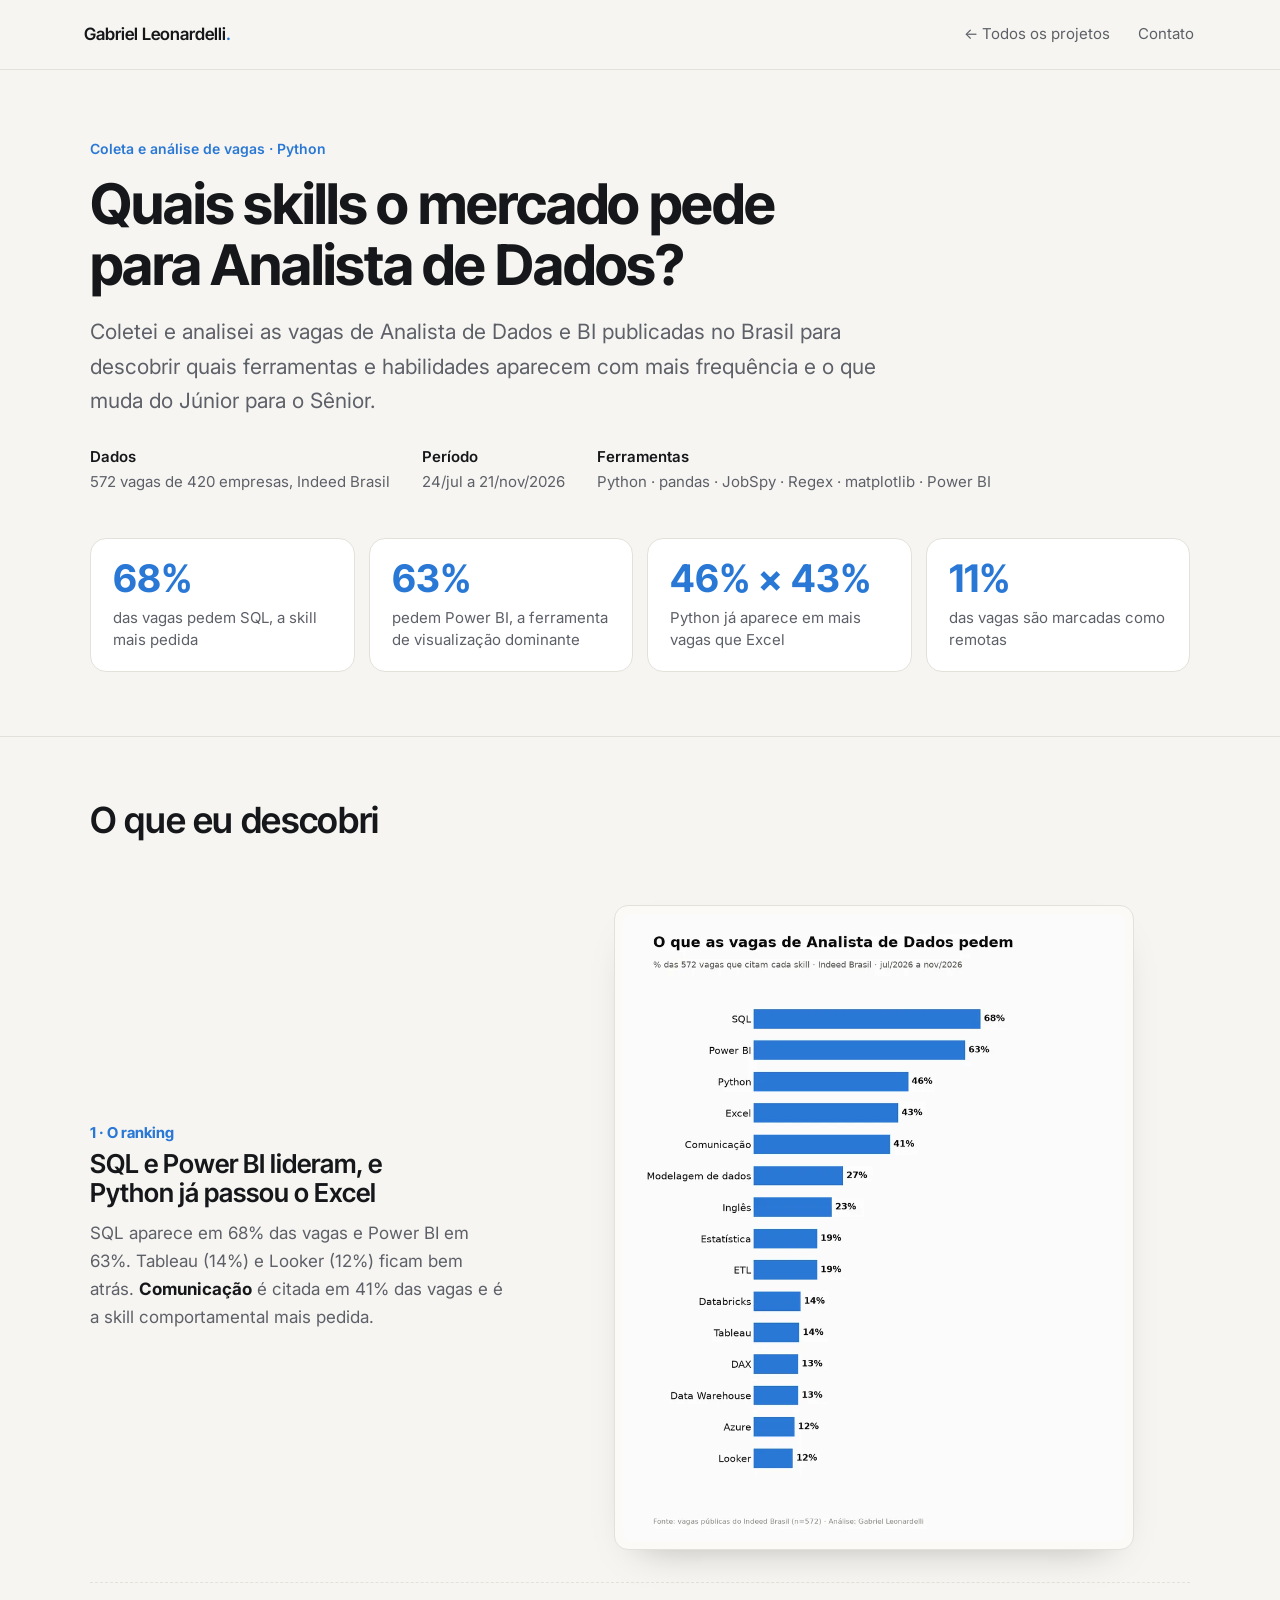
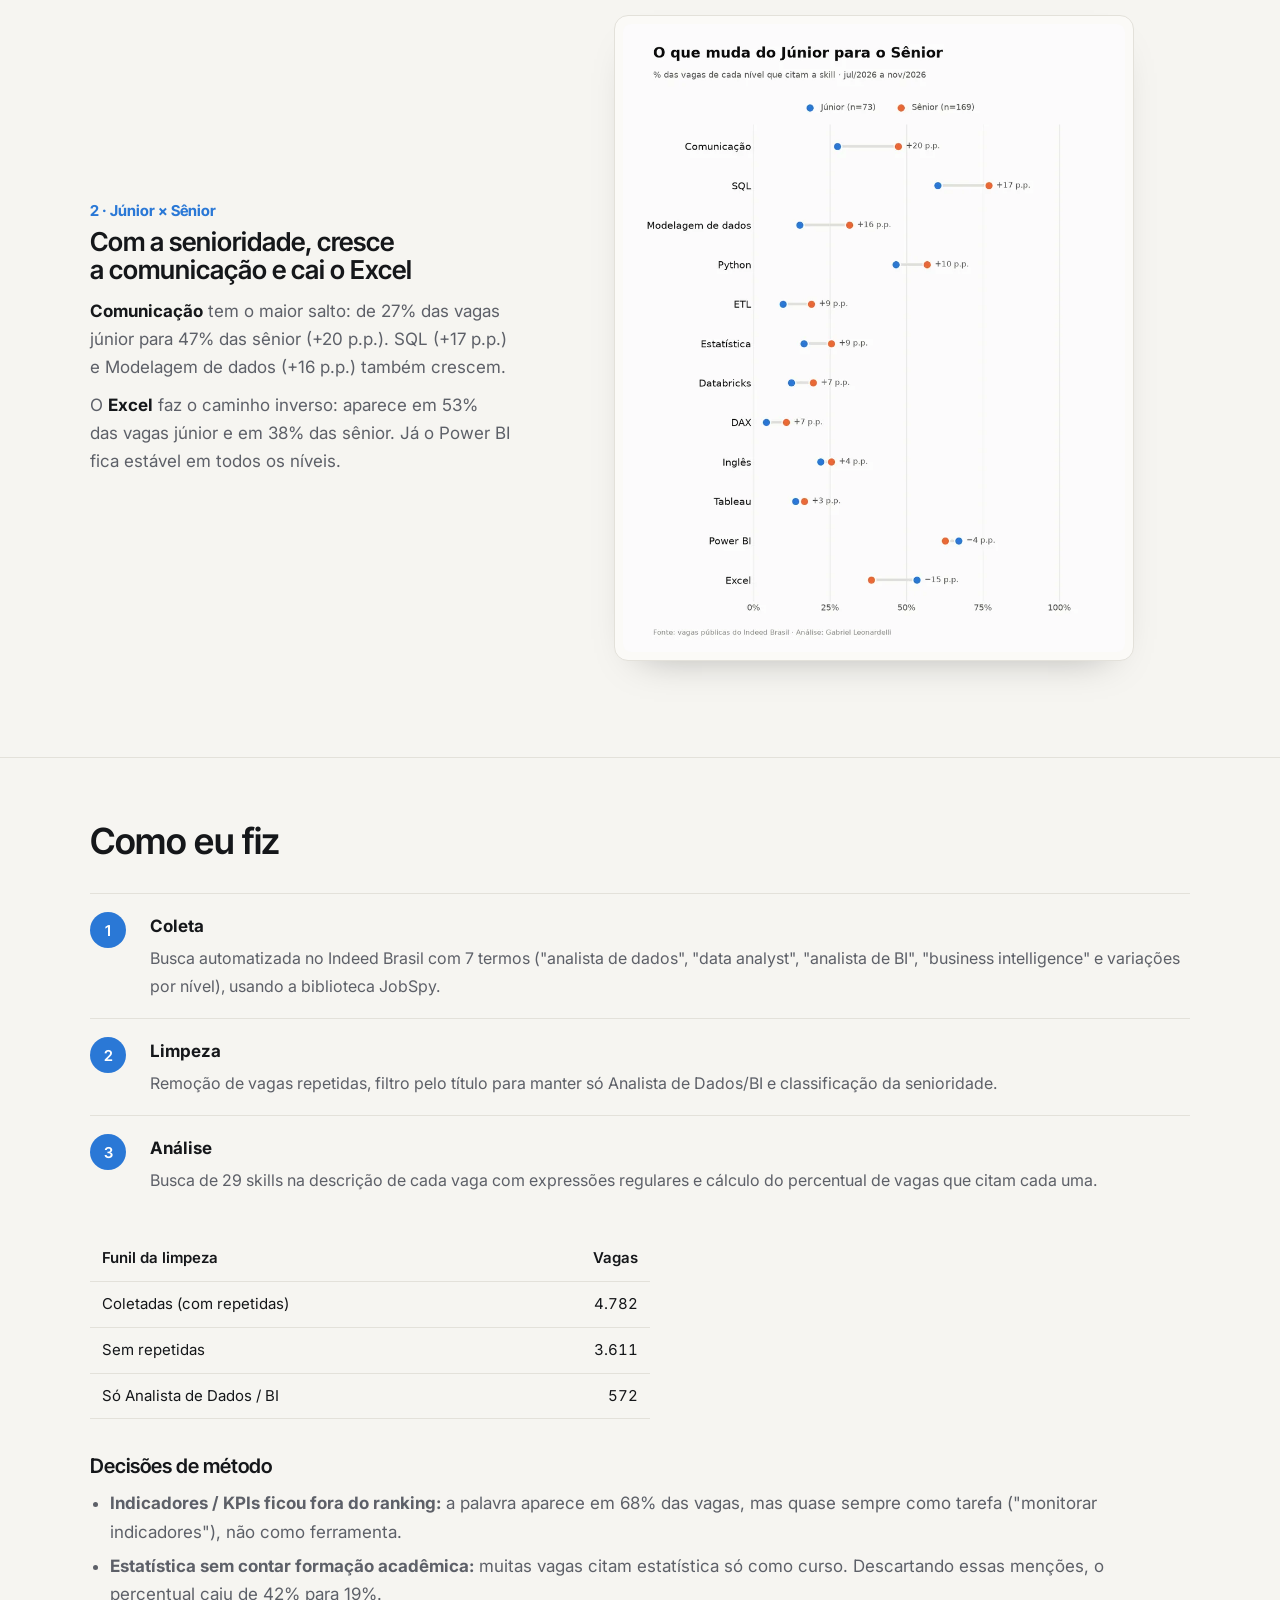
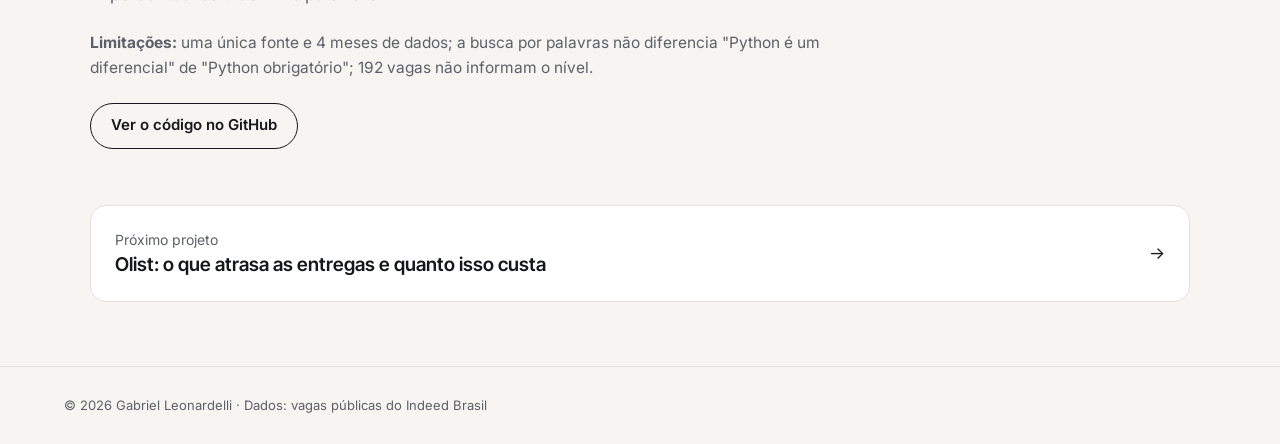
==== projetos/analista.html @ 83de5944 "Add files via upload" ====
<!DOCTYPE html>
<html lang="pt-BR">
<head>
<meta charset="utf-8">
<meta name="viewport" content="width=device-width, initial-scale=1">
<title>Skills do Analista de Dados · Gabriel Leonardelli</title>
<meta name="description" content="Análise de 572 vagas de Analista de Dados e BI no Brasil: as skills mais pedidas e o que muda do Júnior para o Sênior.">
<link rel="preconnect" href="https://fonts.googleapis.com"><link rel="preconnect" href="https://fonts.gstatic.com" crossorigin>
<link href="https://fonts.googleapis.com/css2?family=Inter+Tight:wght@500;600;700&family=Inter:wght@400;500;600&display=swap" rel="stylesheet">
<link rel="stylesheet" href="../projeto.css">
</head>
<body style="--c:var(--blue)">

<nav><div class="wrap">
 <a class="brand" href="../index.html">Gabriel Leonardelli<span>.</span></a>
 <a class="l" href="../index.html#projetos">← Todos os projetos</a>
 <a class="l" href="../index.html#contato">Contato</a>
</div></nav>

<header class="band"><div class="wrap">
 <span class="tag">Coleta e análise de vagas · Python</span>
 <h1>Quais skills o mercado pede para Analista de Dados?</h1>
 <p class="lede">Coletei e analisei as vagas de Analista de Dados e BI publicadas no Brasil para descobrir quais ferramentas e habilidades aparecem com mais frequência e o que muda do Júnior para o Sênior.</p>
 <div class="meta">
  <div><b>Dados</b>572 vagas de 420 empresas, Indeed Brasil</div>
  <div><b>Período</b>24/jul a 21/nov/2026</div>
  <div><b>Ferramentas</b>Python · pandas · JobSpy · Regex · matplotlib · Power BI</div>
 </div>
 <div class="kpis">
  <div class="kpi"><b>68%</b><span>das vagas pedem SQL, a skill mais pedida</span></div>
  <div class="kpi"><b>63%</b><span>pedem Power BI, a ferramenta de visualização dominante</span></div>
  <div class="kpi"><b>46% × 43%</b><span>Python já aparece em mais vagas que Excel</span></div>
  <div class="kpi"><b>11%</b><span>das vagas são marcadas como remotas</span></div>
 </div>
</div></header>

<main>
<section class="band sec"><div class="wrap">
 <h2>O que eu descobri</h2>

 <div class="finding">
  <div>
   <p class="n">1 · O ranking</p>
   <h3>SQL e Power BI lideram, e Python já passou o Excel</h3>
   <p>SQL aparece em 68% das vagas e Power BI em 63%. Tableau (14%) e Looker (12%) ficam bem atrás. <strong>Comunicação</strong> é citada em 41% das vagas e é a skill comportamental mais pedida.</p>
  </div>
  <figure class="shot portrait"><img src="../img/analista-top-skills.webp" width="900" height="1125" alt="Gráfico de barras com as 15 skills mais pedidas em vagas de Analista de Dados, liderado por SQL (68%) e Power BI (63%)."></figure>
 </div>

 <div class="finding">
  <div>
   <p class="n">2 · Júnior × Sênior</p>
   <h3>Com a senioridade, cresce a comunicação e cai o Excel</h3>
   <p><strong>Comunicação</strong> tem o maior salto: de 27% das vagas júnior para 47% das sênior (+20 p.p.). SQL (+17 p.p.) e Modelagem de dados (+16 p.p.) também crescem.</p>
   <p style="margin-top:10px">O <strong>Excel</strong> faz o caminho inverso: aparece em 53% das vagas júnior e em 38% das sênior. Já o Power BI fica estável em todos os níveis.</p>
  </div>
  <figure class="shot portrait"><img src="../img/analista-junior-senior.webp" width="900" height="1125" alt="Gráfico comparando o percentual de vagas Júnior e Sênior que citam cada skill."></figure>
 </div>
</div></section>

<section class="band sec"><div class="wrap">
 <h2>Como eu fiz</h2>
 <ol class="steps">
  <li><div><b>Coleta</b><span>Busca automatizada no Indeed Brasil com 7 termos ("analista de dados", "data analyst", "analista de BI", "business intelligence" e variações por nível), usando a biblioteca JobSpy.</span></div></li>
  <li><div><b>Limpeza</b><span>Remoção de vagas repetidas, filtro pelo título para manter só Analista de Dados/BI e classificação da senioridade.</span></div></li>
  <li><div><b>Análise</b><span>Busca de 29 skills na descrição de cada vaga com expressões regulares e cálculo do percentual de vagas que citam cada uma.</span></div></li>
 </ol>

 <div class="scroll" style="margin-top:24px;max-width:560px">
  <table>
   <thead><tr><th>Funil da limpeza</th><th class="r">Vagas</th></tr></thead>
   <tbody>
    <tr><td>Coletadas (com repetidas)</td><td class="r">4.782</td></tr>
    <tr><td>Sem repetidas</td><td class="r">3.611</td></tr>
    <tr><td>Só Analista de Dados / BI</td><td class="r">572</td></tr>
   </tbody>
  </table>
 </div>

 <h3 style="margin-top:36px;margin-bottom:12px">Decisões de método</h3>
 <ul class="plain">
  <li><strong>Indicadores / KPIs ficou fora do ranking:</strong> a palavra aparece em 68% das vagas, mas quase sempre como tarefa ("monitorar indicadores"), não como ferramenta.</li>
  <li><strong>Estatística sem contar formação acadêmica:</strong> muitas vagas citam estatística só como curso. Descartando essas menções, o percentual caiu de 42% para 19%.</li>
 </ul>
 <p class="note"><strong>Limitações:</strong> uma única fonte e 4 meses de dados; a busca por palavras não diferencia "Python é um diferencial" de "Python obrigatório"; 192 vagas não informam o nível.</p>

 <div class="cta">
  <a class="btn" href="https://github.com/GabrielLeo12/skills-analista-dados" target="_blank" rel="noopener">Ver o código no GitHub</a>
 </div>

 <a class="next" href="olist.html"><span><small>Próximo projeto</small><b>Olist: o que atrasa as entregas e quanto isso custa</b></span><span aria-hidden="true">→</span></a>
</div></section>
</main>

<footer><div class="wrap">© 2026 Gabriel Leonardelli · Dados: vagas públicas do Indeed Brasil</div></footer>
</body>
</html>
---- projeto.css ----
/* Páginas de projeto: mesma identidade da página inicial (papel quente, tinta escura, azul/laranja/verde, Inter Tight + Inter). */
:root{color-scheme:light dark;
--bg:light-dark(#f6f5f1,#111315);--panel:light-dark(#ffffff,#1a1d20);--ink:light-dark(#15171a,#eceae4);
--muted:light-dark(#5d6068,#a3a6ad);--line:light-dark(#e3e1da,#2a2e33);--track:light-dark(#edebe5,#24282c);
--blue:light-dark(#2a78d6,#5b9bf0);--orange:light-dark(#e2622f,#f08a5d);--green:light-dark(#1a9f6e,#3cc492)}
:root[data-theme=light]{color-scheme:light}:root[data-theme=dark]{color-scheme:dark}
*{box-sizing:border-box;min-width:0}
html{scroll-behavior:smooth;scroll-padding-top:72px}
body{margin:0;background:var(--bg);color:var(--ink);font:17px/1.65 Inter,system-ui,sans-serif;overflow-x:clip}
a{color:inherit}
h1,h2,h3{font-family:"Inter Tight",Inter,sans-serif;line-height:1.1;text-wrap:balance;margin:0}
h1{font-size:clamp(34px,5vw,56px);font-weight:700;letter-spacing:-.02em}
h2{font-size:clamp(26px,3.2vw,36px);font-weight:600;letter-spacing:-.01em}
h3{font-size:20px;font-weight:600}
p{margin:0}
.wrap{max-width:1100px;margin:0 auto}
.band{padding:clamp(36px,5vw,72px) max(5vw,16px)}
nav{position:sticky;top:0;z-index:10;background:color-mix(in srgb,var(--bg) 88%,transparent);backdrop-filter:blur(10px);border-bottom:1px solid var(--line)}
nav .wrap{max-width:1240px;display:flex;align-items:center;gap:8px 24px;flex-wrap:wrap;padding:12px max(5vw,16px)}
.brand{font:600 17px "Inter Tight",sans-serif;text-decoration:none;margin-right:auto}
.brand span{color:var(--blue)}
nav a.l{text-decoration:none;color:var(--muted);font-size:15px;padding:10px 2px}
nav a.l:hover{color:var(--ink)}
a:focus-visible,.btn:focus-visible{outline:3px solid var(--blue);outline-offset:3px}
/* cabeçalho */
.tag{display:inline-block;font-size:14px;font-weight:600;color:var(--c);margin-bottom:14px}
.lede{font-size:clamp(18px,1.8vw,21px);color:var(--muted);margin-top:18px;max-width:40em}
.meta{display:flex;flex-wrap:wrap;gap:10px 32px;margin-top:26px;font-size:15px;color:var(--muted)}
.meta b{display:block;color:var(--ink);font-weight:600}
.kpis{display:grid;grid-template-columns:repeat(auto-fit,minmax(200px,1fr));gap:14px;margin-top:clamp(28px,4vw,44px)}
.kpi{background:var(--panel);border:1px solid var(--line);border-radius:16px;padding:20px 22px}
.kpi b{display:block;font:700 clamp(28px,3vw,38px)/1 "Inter Tight",sans-serif;color:var(--c);white-space:nowrap}
.kpi span{display:block;font-size:15px;color:var(--muted);margin-top:10px;line-height:1.45}
/* corpo */
.sec{border-top:1px solid var(--line)}
.sec>.wrap>h2{margin-bottom:clamp(20px,3vw,32px)}
.finding{display:grid;grid-template-columns:minmax(0,.8fr) minmax(0,1.2fr);gap:clamp(24px,4vw,48px);align-items:center;padding:clamp(20px,3vw,32px) 0}
.finding+.finding{border-top:1px dashed var(--line)}
.finding .n{font:700 15px "Inter Tight",sans-serif;color:var(--c);margin-bottom:8px}
.finding h3{font-size:clamp(21px,2.2vw,26px);margin-bottom:12px}
.finding p{color:var(--muted)}
.finding p strong{color:var(--ink)}
.finding.solo{grid-template-columns:minmax(0,1fr)}
.shot{margin:0;background:#fbfaf7;border:1px solid var(--line);border-radius:14px;padding:8px;box-shadow:0 18px 40px -26px rgba(0,0,0,.35)}
.shot img{display:block;width:100%;height:auto;border-radius:8px}
.shot.portrait{max-width:520px;justify-self:center;width:100%}
.pair{display:grid;grid-template-columns:repeat(2,minmax(0,1fr));gap:14px}
.list{display:grid;grid-template-columns:repeat(auto-fit,minmax(280px,1fr));gap:14px}
.item{background:var(--panel);border:1px solid var(--line);border-radius:14px;padding:20px 22px}
.item h3{font-size:18px;margin-bottom:8px}
.item p{font-size:15.5px;color:var(--muted)}
.item .k{font:700 14px "Inter Tight",sans-serif;color:var(--c);display:block;margin-bottom:6px}
.steps{display:grid;gap:0;counter-reset:s}
.steps li{list-style:none;display:grid;grid-template-columns:44px minmax(0,1fr);gap:16px;padding:18px 0;border-top:1px solid var(--line)}
.steps li::before{counter-increment:s;content:counter(s);display:grid;place-items:center;width:36px;height:36px;border-radius:50%;background:var(--c);color:#fff;font:600 15px "Inter Tight",sans-serif}
.steps{padding:0;margin:0}
.steps b{display:block;margin-bottom:4px}
.steps span{color:var(--muted);font-size:16px}
.note{font-size:15.5px;color:var(--muted);margin-top:22px;max-width:52em}
ul.plain{margin:0;padding-left:20px;color:var(--muted)}
ul.plain li{margin:6px 0}
table{width:100%;border-collapse:collapse;font-size:15px}
th,td{text-align:left;padding:10px 12px;border-bottom:1px solid var(--line)}
th{font-weight:600}
td.r,th.r{text-align:right;font-variant-numeric:tabular-nums;white-space:nowrap}
.scroll{overflow-x:auto}
/* rodapé do projeto */
.cta{display:flex;flex-wrap:wrap;gap:12px;margin-top:22px}
.btn{display:inline-flex;align-items:center;gap:8px;min-height:46px;padding:0 20px;border-radius:999px;font-weight:600;font-size:15px;text-decoration:none;border:1.5px solid var(--ink)}
.btn.p{background:var(--ink);color:var(--bg)}
.btn svg{width:18px;height:18px}
.next{display:flex;justify-content:space-between;align-items:center;gap:16px;flex-wrap:wrap;margin-top:clamp(32px,5vw,56px);padding:22px 24px;border:1px solid var(--line);border-radius:16px;background:var(--panel);text-decoration:none}
.next small{display:block;color:var(--muted);font-size:14px}
.next b{font:600 19px "Inter Tight",sans-serif}
.next:hover{border-color:var(--ink)}
footer{padding:28px max(5vw,16px);border-top:1px solid var(--line);font-size:13px;color:var(--muted)}
footer .wrap{max-width:1240px}
@media(max-width:820px){.finding{grid-template-columns:minmax(0,1fr)}.finding .shot{order:2}}
@media(max-width:560px){.pair{grid-template-columns:minmax(0,1fr)}.kpis{grid-template-columns:minmax(0,1fr) minmax(0,1fr)}.kpi{padding:16px}.kpi b{font-size:26px;white-space:normal}body{font-size:16px}}
@media(prefers-reduced-motion:reduce){html{scroll-behavior:auto}}
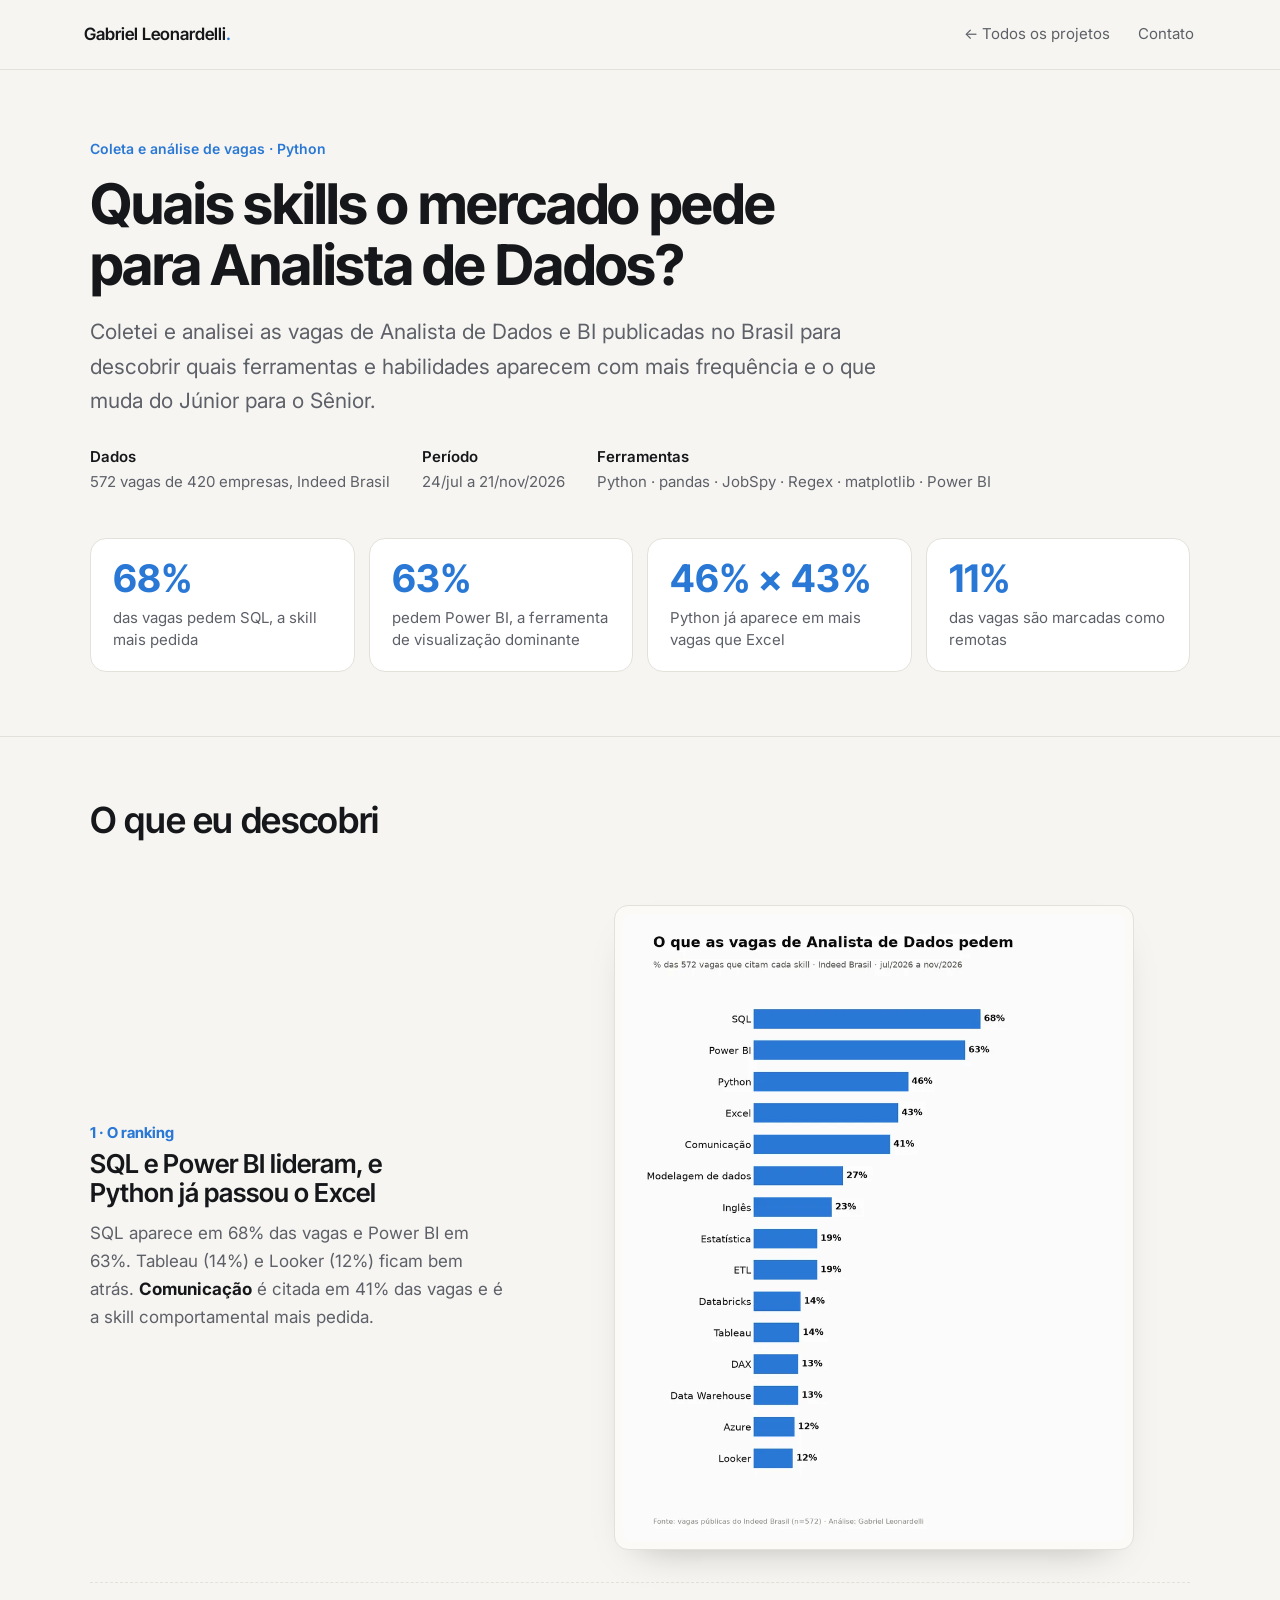
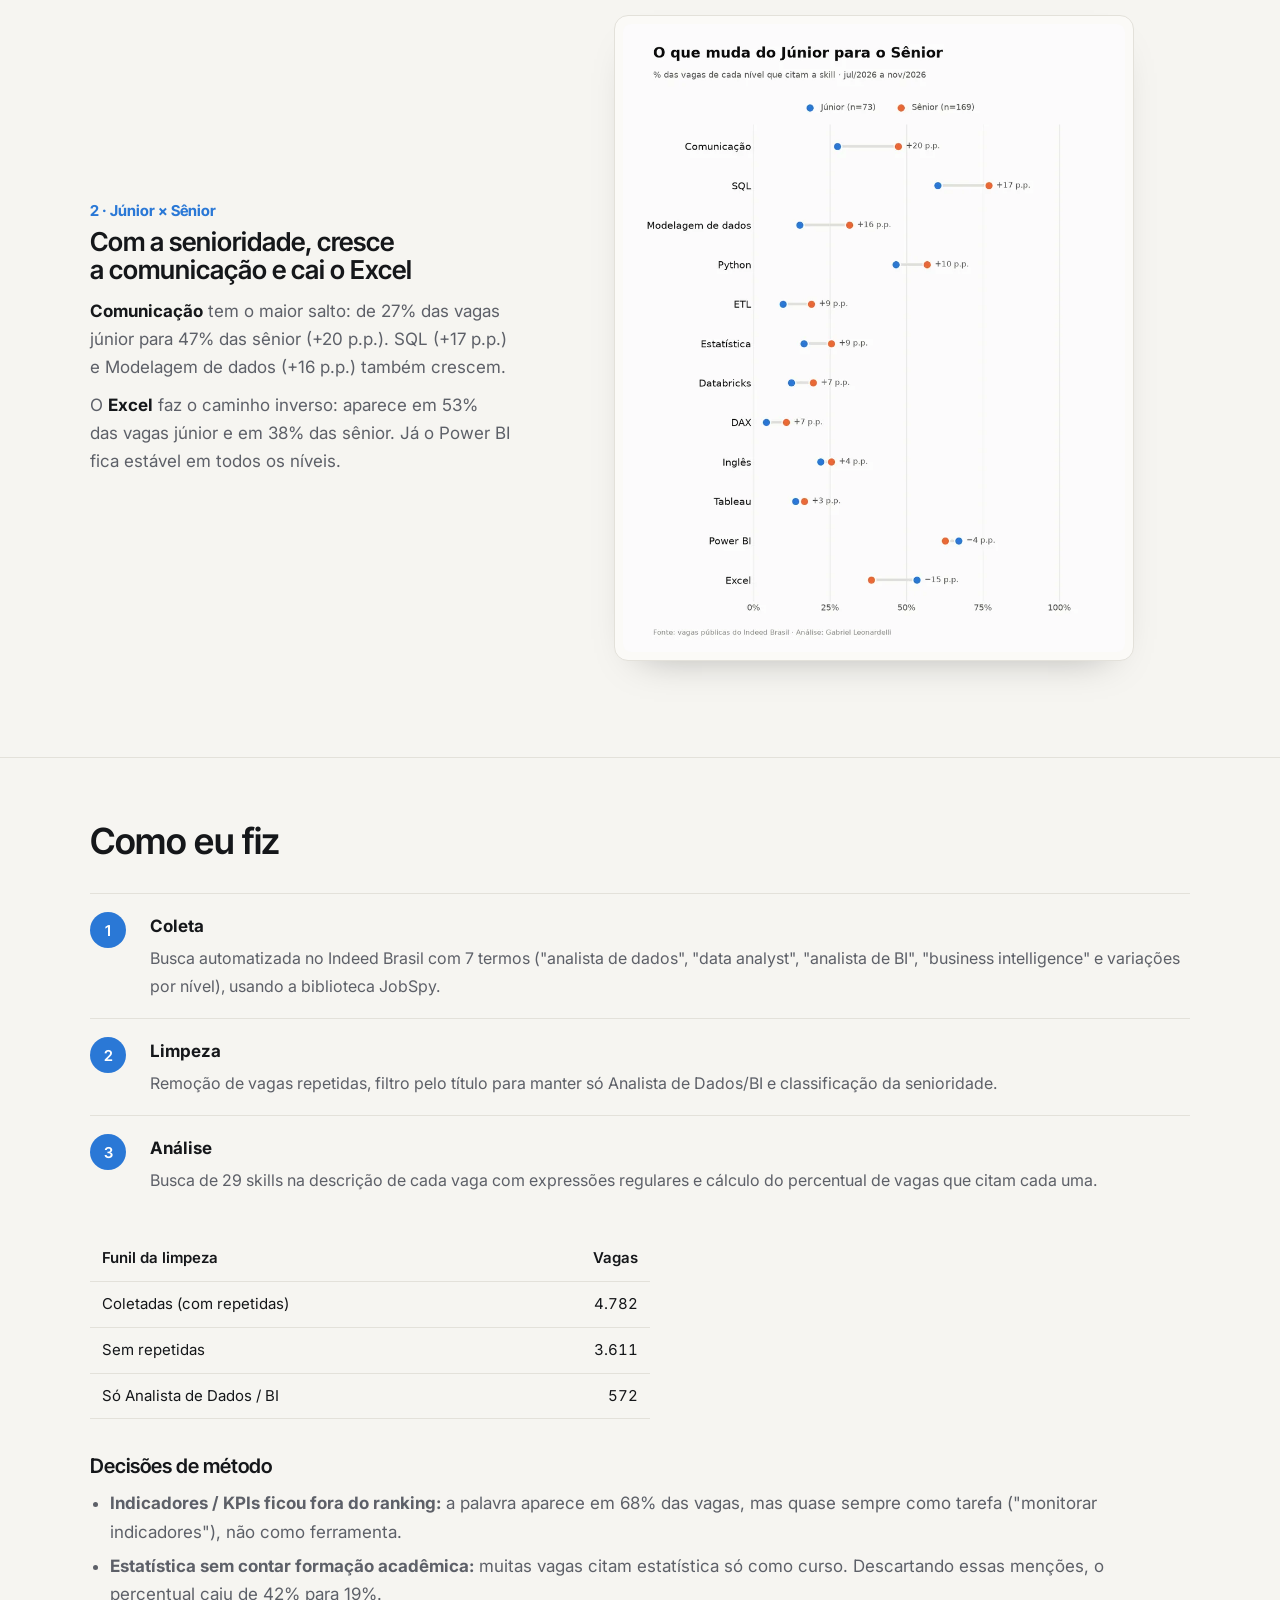
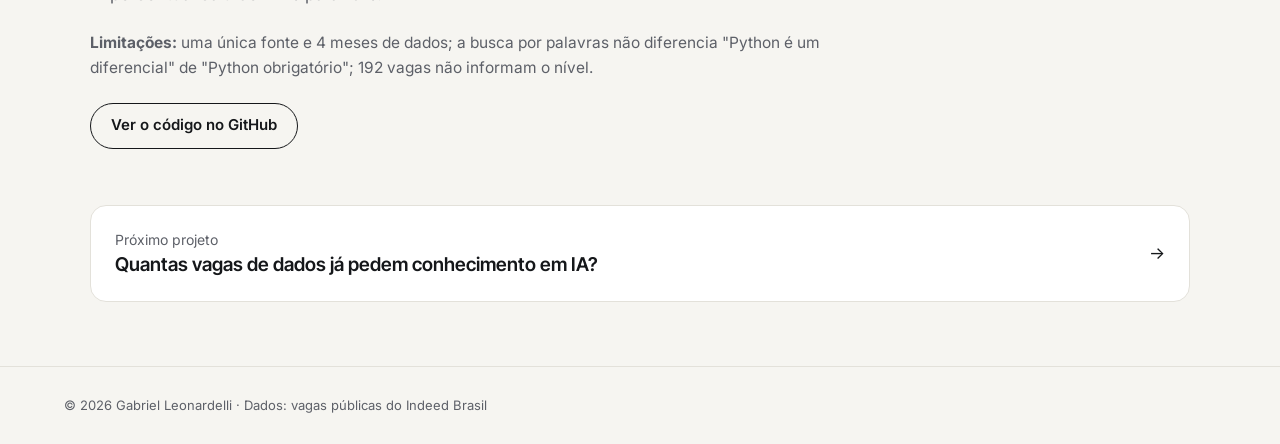
==== commit 046e2af2: "Add files via upload" ====
--- a/projetos/analista.html
+++ b/projetos/analista.html
@@ -88,7 +88,7 @@
   <a class="btn" href="https://github.com/GabrielLeo12/skills-analista-dados" target="_blank" rel="noopener">Ver o código no GitHub</a>
  </div>
 
- <a class="next" href="olist.html"><span><small>Próximo projeto</small><b>Olist: o que atrasa as entregas e quanto isso custa</b></span><span aria-hidden="true">→</span></a>
+ <a class="next" href="ia.html"><span><small>Próximo projeto</small><b>Quantas vagas de dados já pedem conhecimento em IA?</b></span><span aria-hidden="true">→</span></a>
 </div></section>
 </main>
 
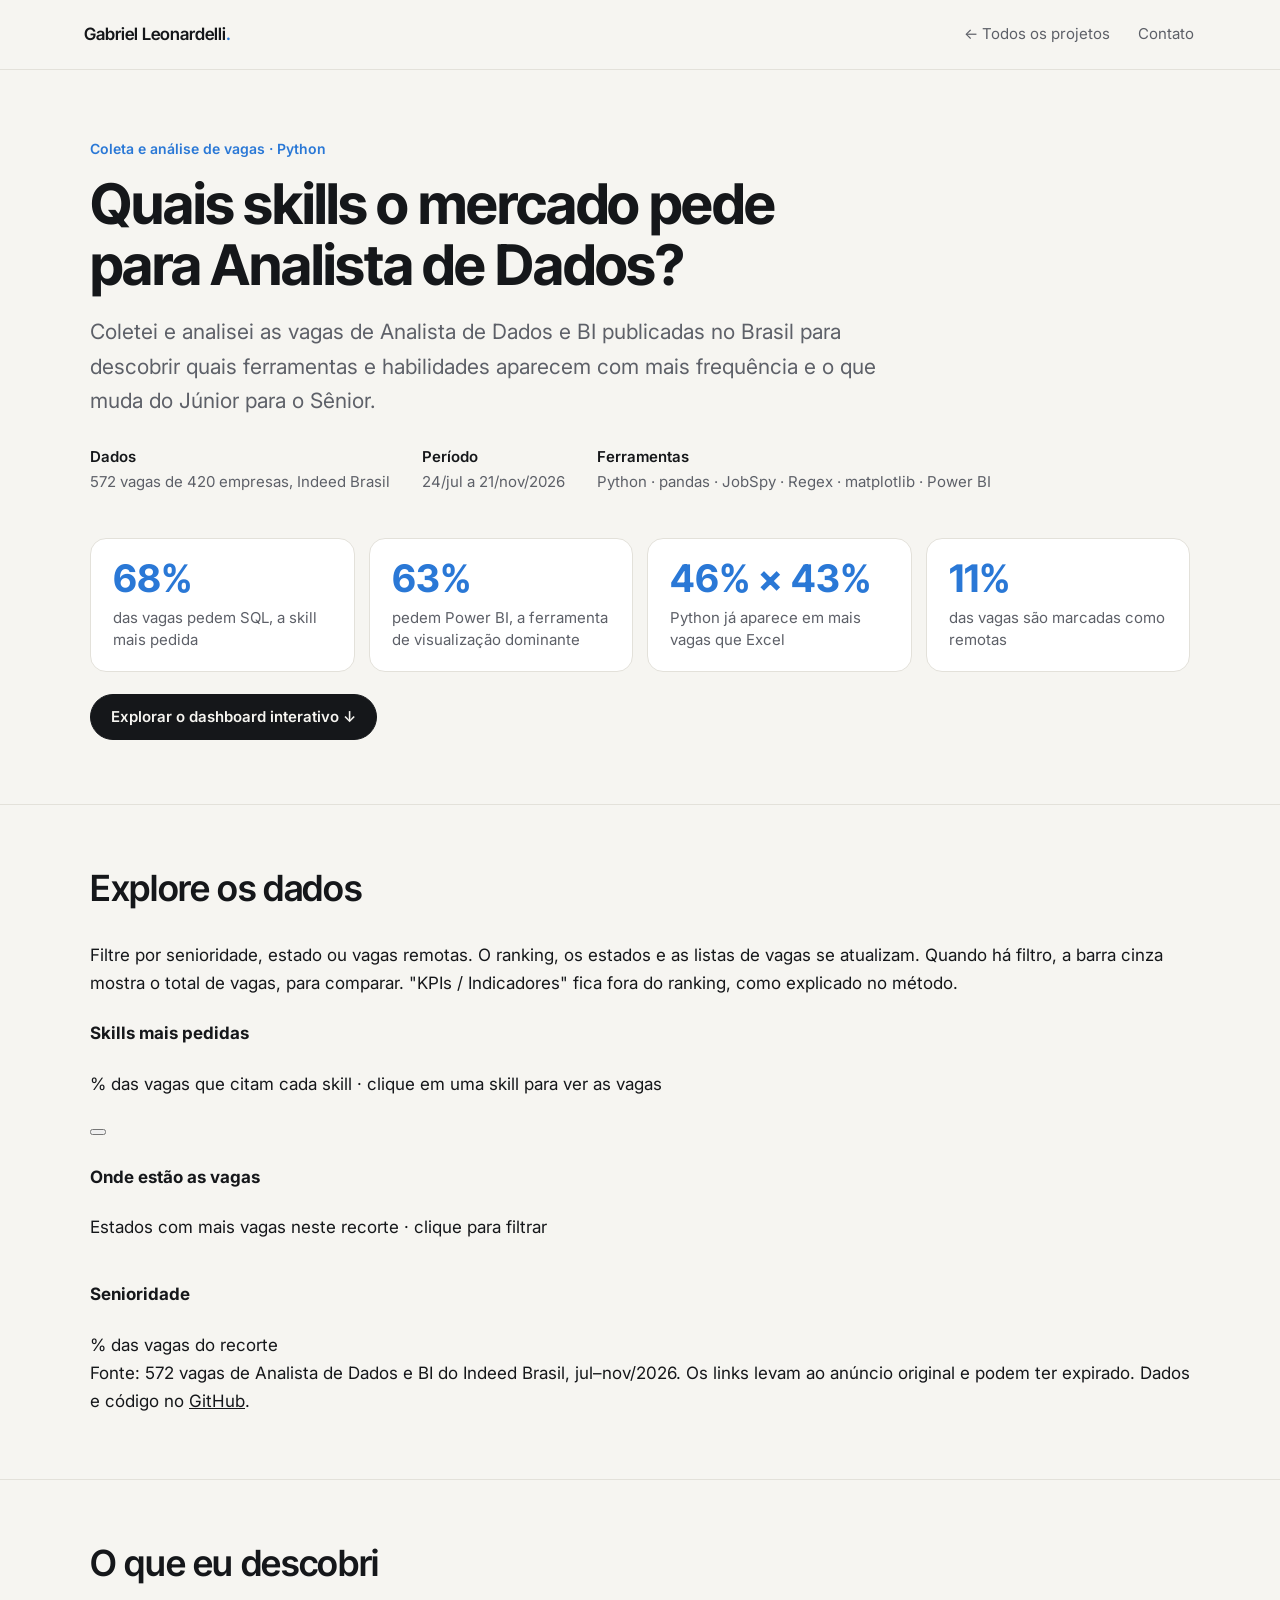
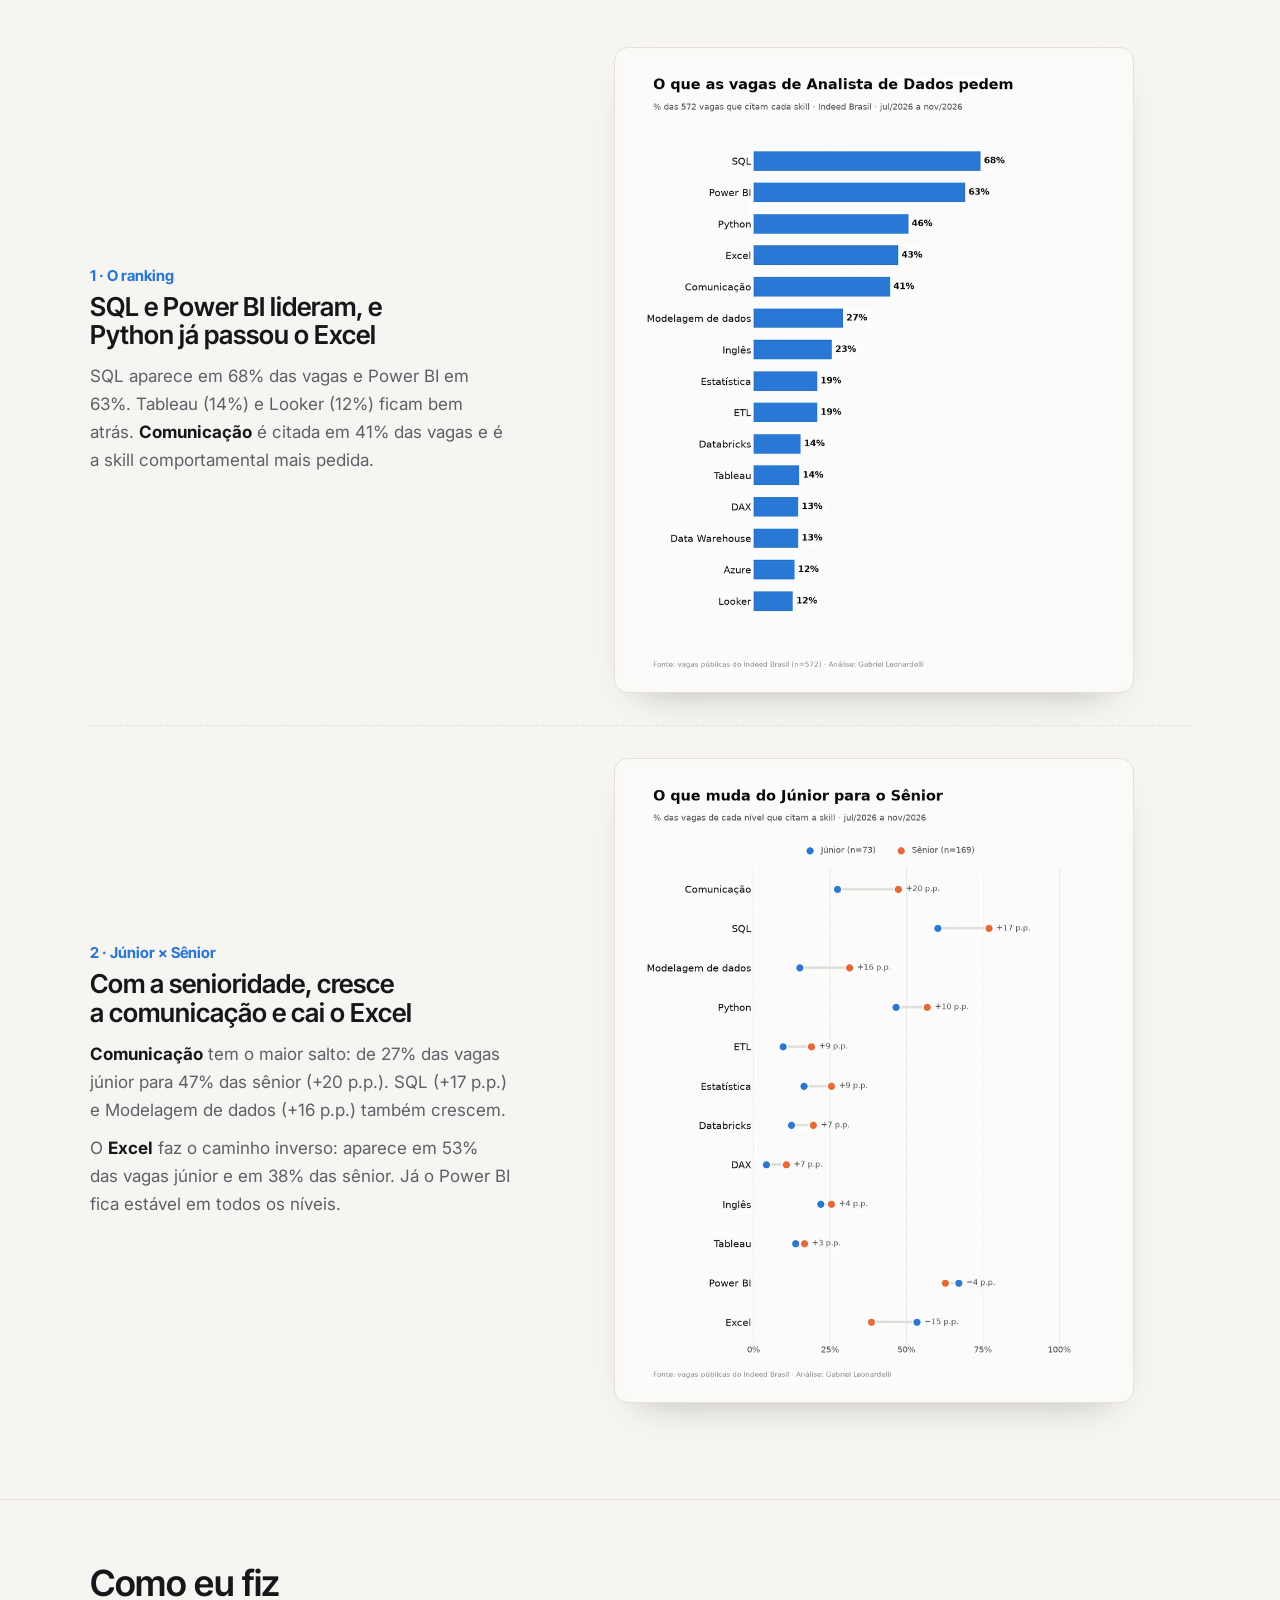
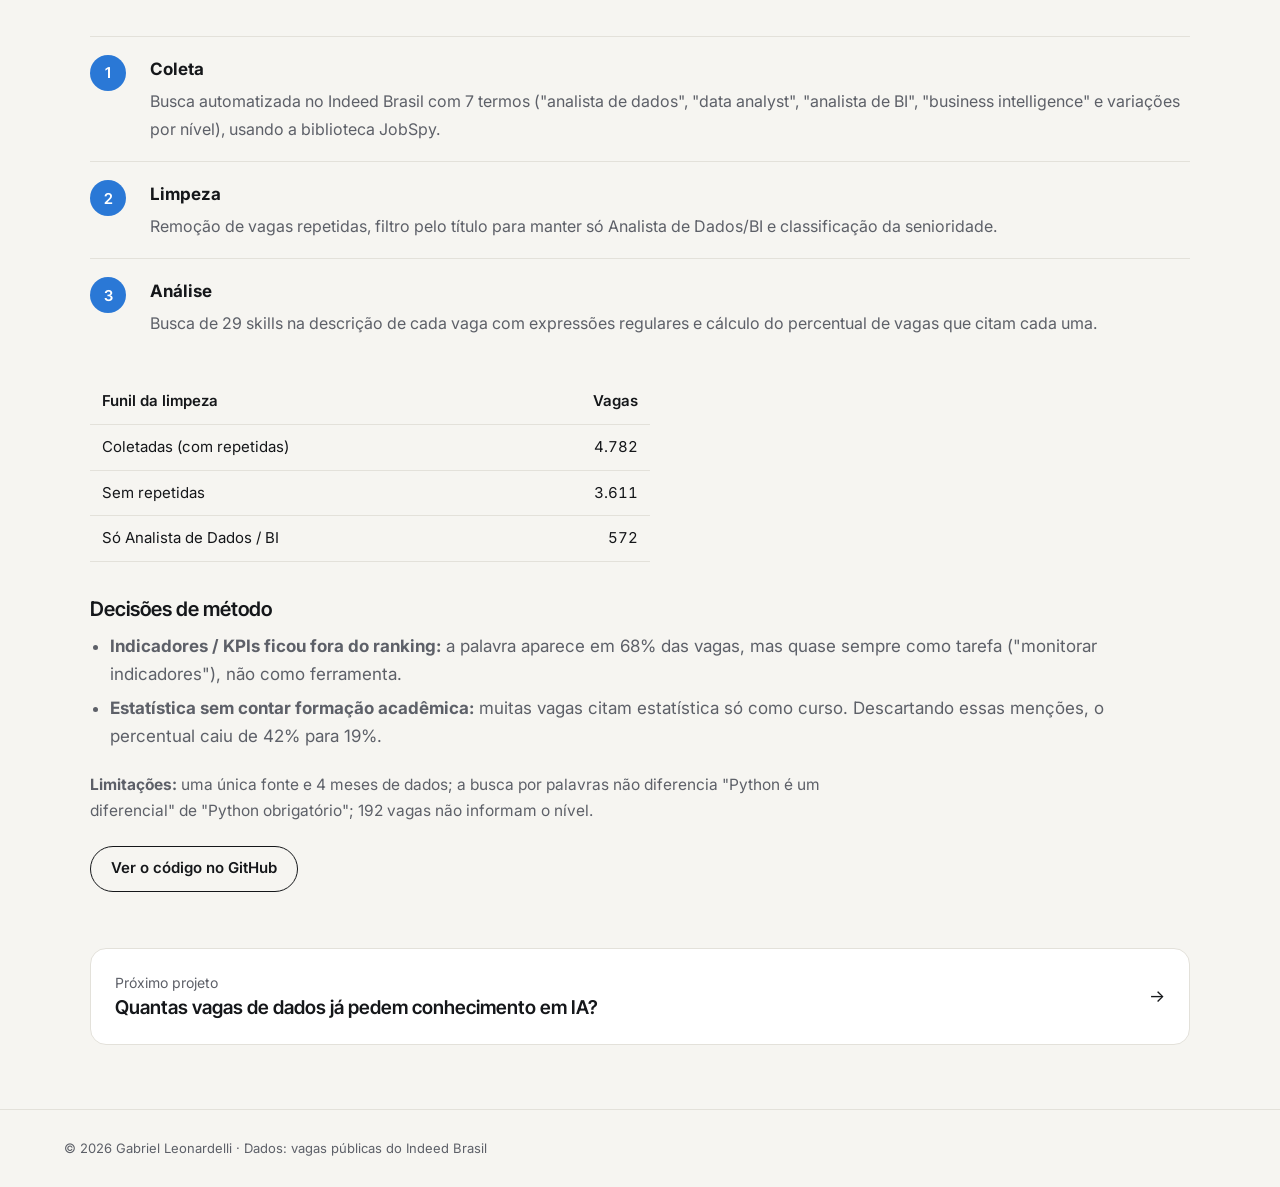
==== commit d2d5e35a: "Add files via upload" ====
--- a/projetos/analista.html
+++ b/projetos/analista.html
@@ -32,9 +32,30 @@
   <div class="kpi"><b>46% × 43%</b><span>Python já aparece em mais vagas que Excel</span></div>
   <div class="kpi"><b>11%</b><span>das vagas são marcadas como remotas</span></div>
  </div>
+ <div class="cta"><a class="btn p" href="#explorar">Explorar o dashboard interativo ↓</a></div>
 </div></header>
 
 <main>
+<section class="band sec" id="explorar"><div class="wrap">
+ <h2>Explore os dados</h2>
+ <div class="dash" id="dash">
+  <p class="lead">Filtre por senioridade, estado ou vagas remotas. O ranking, os estados e as listas de vagas se atualizam. Quando há filtro, a barra cinza mostra o total de vagas, para comparar. "KPIs / Indicadores" fica fora do ranking, como explicado no método.</p>
+  <div class="filters" id="va-filtros"></div>
+  <div class="tiles" id="va-tiles"></div>
+  <div class="dgrid">
+   <div class="dcard"><h4>Skills mais pedidas</h4><p class="sub">% das vagas que citam cada skill · clique em uma skill para ver as vagas</p>
+    <div class="seg" id="va-cats" style="margin-bottom:14px"></div><div class="legend" id="va-rleg"></div>
+    <div class="bars" id="va-rank"></div><button type="button" class="dbtn" id="va-mais" style="margin-top:12px"></button></div>
+   <div style="display:grid;gap:16px;align-content:start;min-width:0">
+    <div class="dcard"><h4>Onde estão as vagas</h4><p class="sub">Estados com mais vagas neste recorte · clique para filtrar</p><div class="bars" id="va-uf"></div></div>
+    <div class="dcard"><h4>Senioridade</h4><p class="sub">% das vagas do recorte</p><div class="bars" id="va-dist"></div></div>
+   </div>
+   <div class="dcard wide" id="va-det"></div>
+  </div>
+  <p class="note2">Fonte: 572 vagas de Analista de Dados e BI do Indeed Brasil, jul–nov/2026. Os links levam ao anúncio original e podem ter expirado. Dados e código no <a href="https://github.com/GabrielLeo12/skills-analista-dados" target="_blank" rel="noopener">GitHub</a>.</p>
+ </div>
+</div></section>
+
 <section class="band sec"><div class="wrap">
  <h2>O que eu descobri</h2>
 
@@ -93,5 +114,18 @@
 </main>
 
 <footer><div class="wrap">© 2026 Gabriel Leonardelli · Dados: vagas públicas do Indeed Brasil</div></footer>
+<script src="../dash.js"></script>
+<script>
+D.vagas({url:'../dados/analista.json',
+ cols:{titulo:0,empresa:1,local:2,data:3,link:7,bits:8},
+ filters:[{key:'sen',label:'Senioridade',col:4,kind:'seg',all:'Todas',order:['Estágio','Júnior','Pleno','Sênior','Não informado']},
+          {key:'rem',label:'Modelo',col:5,kind:'seg',all:'Todas',order:[1,0],labels:{1:'Remotas',0:'Não remotas'}},
+          {key:'uf',label:'Estado',col:6,kind:'sel',all:'Todos os estados'}],
+ remoto:r=>r[5]===1,
+ dist:{col:4,order:['Estágio','Júnior','Pleno','Sênior','Não informado']},
+ extra:r=>r[4],
+ selDef:'SQL',
+ ids:{root:'dash',filters:'va-filtros',tiles:'va-tiles',cats:'va-cats',rankLeg:'va-rleg',rank:'va-rank',mais:'va-mais',uf:'va-uf',dist:'va-dist',det:'va-det'}});
+</script>
 </body>
 </html>
--- a/projeto.css
+++ b/projeto.css
@@ -2,7 +2,7 @@
 :root{color-scheme:light dark;
 --bg:light-dark(#f6f5f1,#111315);--panel:light-dark(#ffffff,#1a1d20);--ink:light-dark(#15171a,#eceae4);
 --muted:light-dark(#5d6068,#a3a6ad);--line:light-dark(#e3e1da,#2a2e33);--track:light-dark(#edebe5,#24282c);
---blue:light-dark(#2a78d6,#5b9bf0);--orange:light-dark(#e2622f,#f08a5d);--green:light-dark(#1a9f6e,#3cc492)}
+--blue:light-dark(#2a78d6,#5b9bf0);--orange:light-dark(#e2622f,#f08a5d);--green:light-dark(#1a9f6e,#3cc492);--violet:light-dark(#6d4fd1,#a08cf2)}
 :root[data-theme=light]{color-scheme:light}:root[data-theme=dark]{color-scheme:dark}
 *{box-sizing:border-box;min-width:0}
 html{scroll-behavior:smooth;scroll-padding-top:72px}
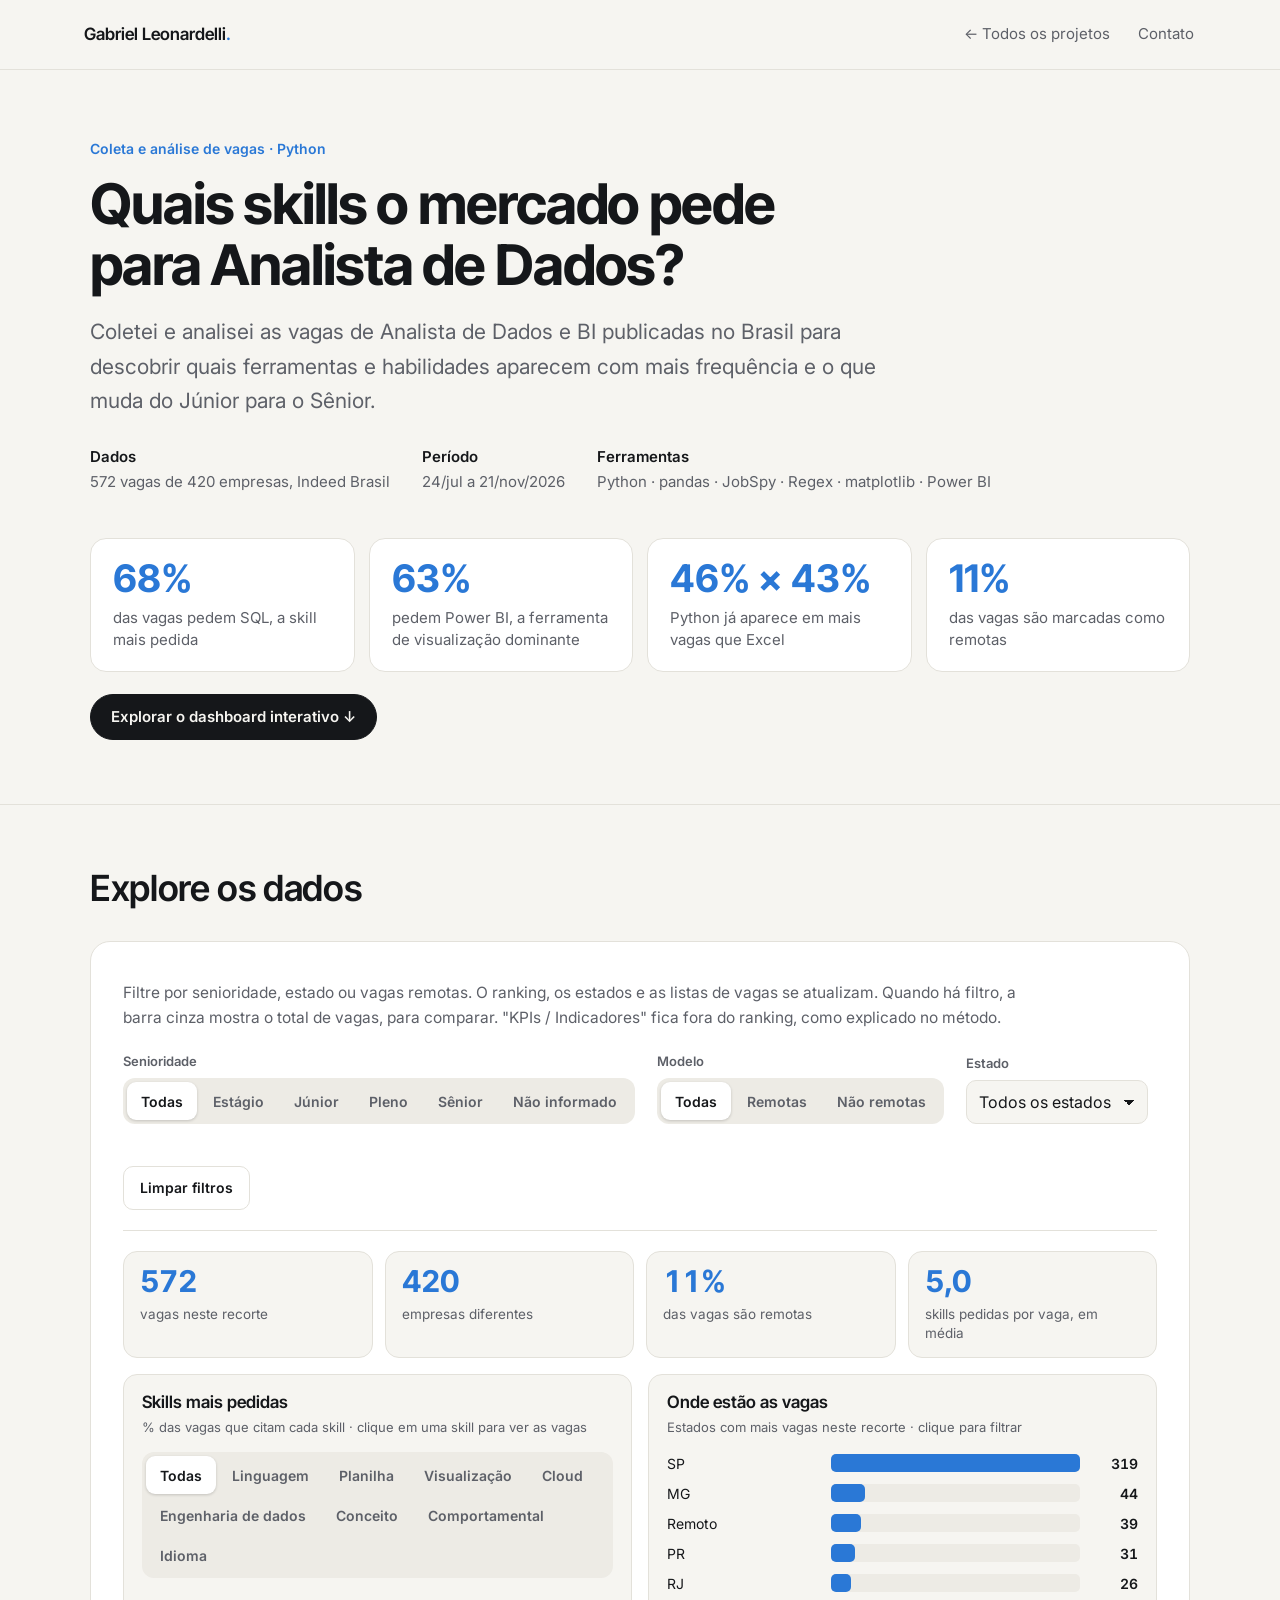
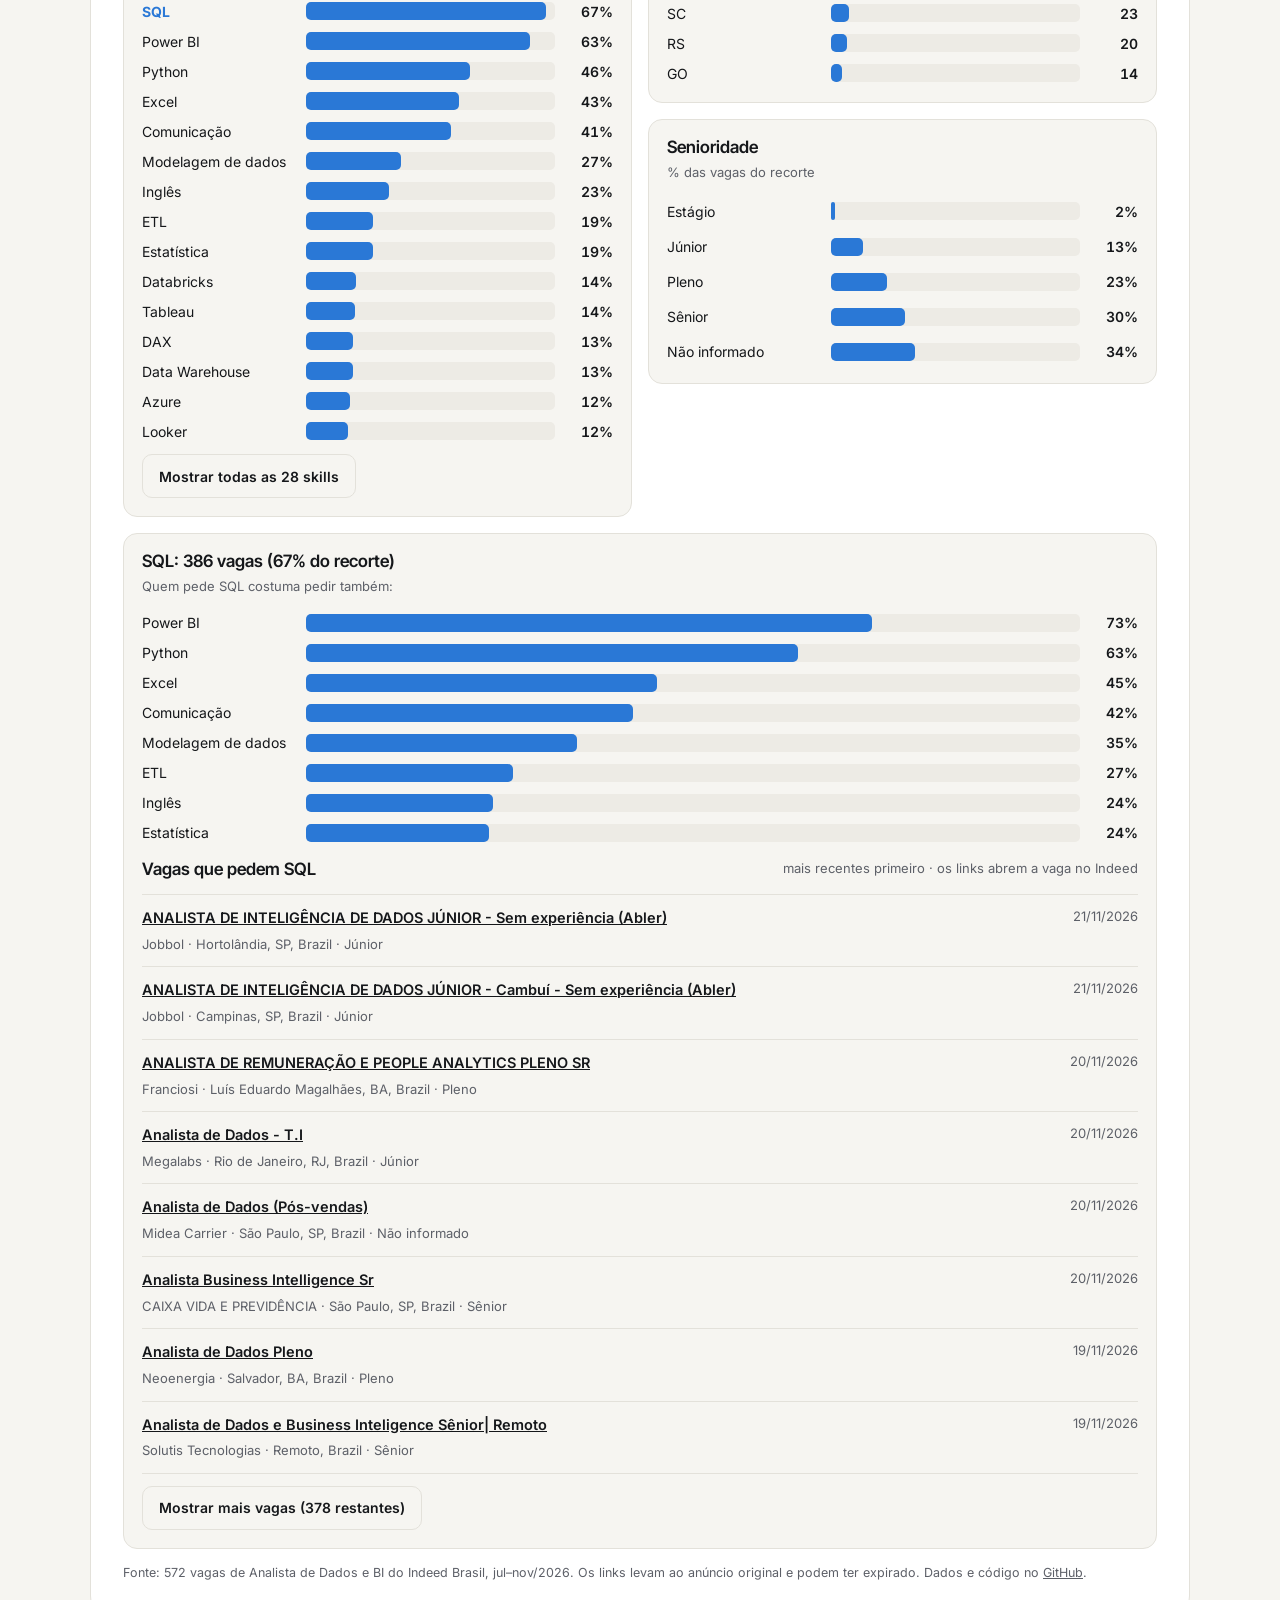
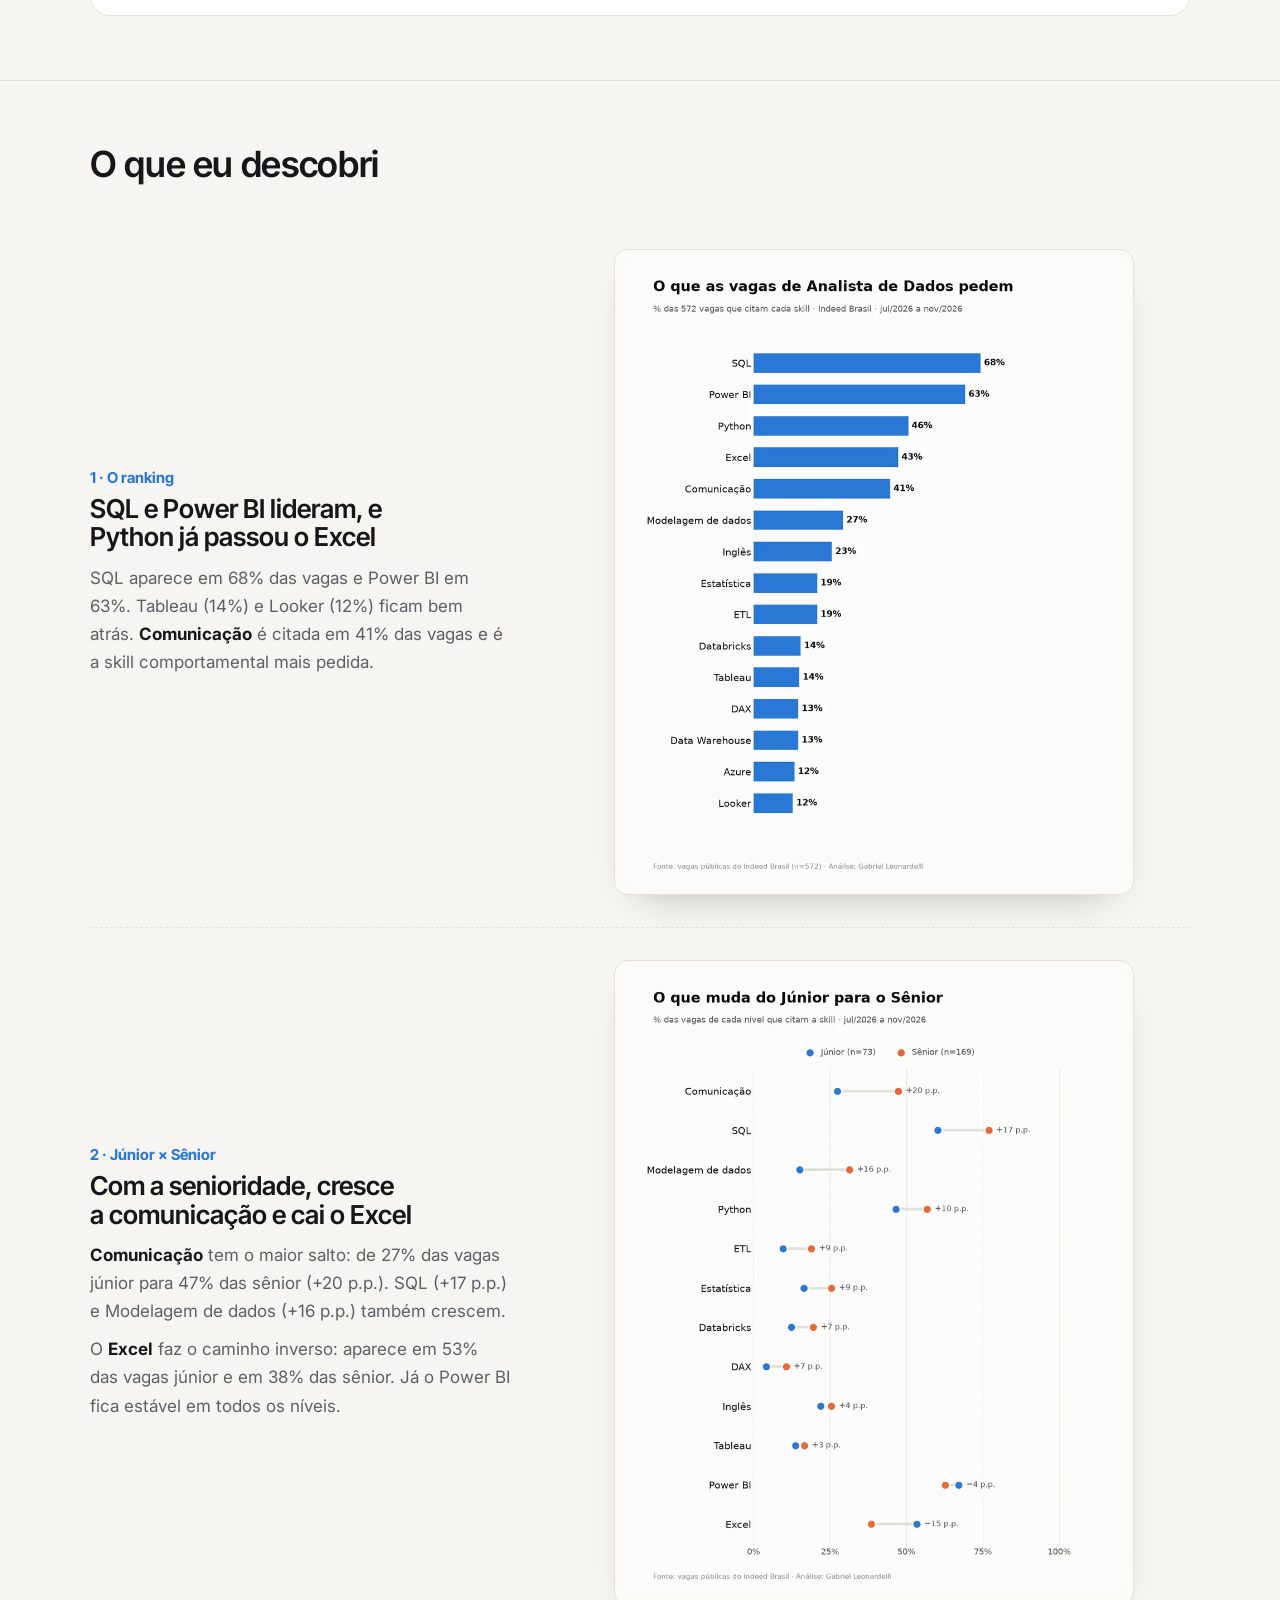
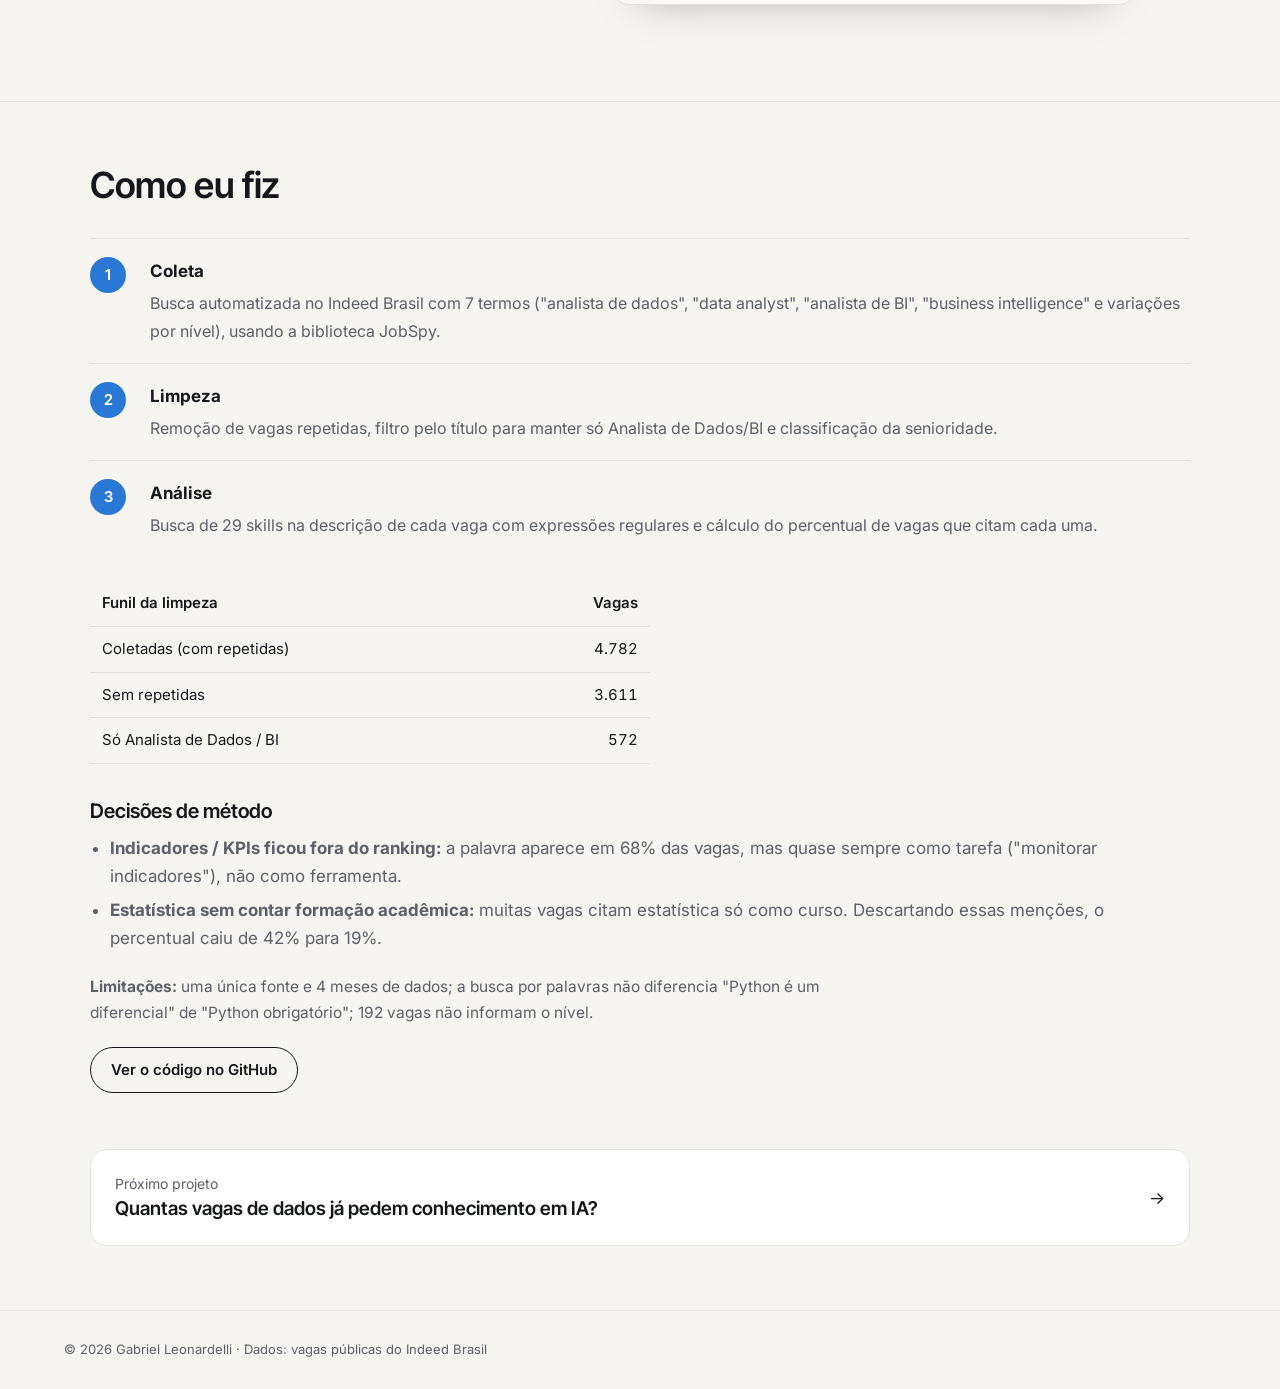
==== commit 61775bc0: "Add files via upload" ====
--- a/projetos/analista.html
+++ b/projetos/analista.html
@@ -127,5 +127,6 @@
  selDef:'SQL',
  ids:{root:'dash',filters:'va-filtros',tiles:'va-tiles',cats:'va-cats',rankLeg:'va-rleg',rank:'va-rank',mais:'va-mais',uf:'va-uf',dist:'va-dist',det:'va-det'}});
 </script>
+<script data-goatcounter="https://gabrielleo.goatcounter.com/count" async src="https://gc.zgo.at/count.js"></script>
 </body>
 </html>
--- a/projeto.css
+++ b/projeto.css
@@ -78,3 +78,66 @@
 @media(max-width:820px){.finding{grid-template-columns:minmax(0,1fr)}.finding .shot{order:2}}
 @media(max-width:560px){.pair{grid-template-columns:minmax(0,1fr)}.kpis{grid-template-columns:minmax(0,1fr) minmax(0,1fr)}.kpi{padding:16px}.kpi b{font-size:26px;white-space:normal}body{font-size:16px}}
 @media(prefers-reduced-motion:reduce){html{scroll-behavior:auto}}
+
+/* ===== Dashboards interativos ===== */
+.dash{background:var(--panel);border:1px solid var(--line);border-radius:20px;padding:clamp(18px,2.6vw,32px);margin-top:8px}
+.dash .lead{color:var(--muted);font-size:15.5px;margin:6px 0 20px;max-width:60em}
+.filters{display:flex;flex-wrap:wrap;gap:14px 22px;align-items:flex-end;padding-bottom:20px;border-bottom:1px solid var(--line)}
+.fg{display:flex;flex-direction:column;gap:6px}
+.fg>span{font-size:13px;font-weight:600;color:var(--muted)}
+.seg{display:inline-flex;flex-wrap:wrap;background:var(--track);border-radius:12px;padding:4px;gap:2px}
+.seg button{font:inherit;font-size:14px;font-weight:600;border:0;background:transparent;color:var(--muted);padding:0 14px;min-height:38px;border-radius:9px;cursor:pointer}
+.seg button[aria-pressed=true]{background:var(--panel);color:var(--ink);box-shadow:0 1px 3px rgba(0,0,0,.18)}
+.seg button:focus-visible,.dsel:focus-visible,.dbtn:focus-visible,.brow:focus-visible{outline:3px solid var(--c);outline-offset:2px}
+.dsel{font:inherit;font-size:16px;min-height:44px;padding:0 36px 0 12px;border-radius:10px;border:1px solid var(--line);background:var(--bg);color:var(--ink);appearance:none;background-image:linear-gradient(45deg,transparent 50%,currentColor 50%),linear-gradient(135deg,currentColor 50%,transparent 50%);background-position:calc(100% - 18px) 19px,calc(100% - 13px) 19px;background-size:5px 5px;background-repeat:no-repeat}
+.dbtn{font:inherit;font-size:14px;font-weight:600;min-height:44px;padding:0 16px;border-radius:10px;border:1px solid var(--line);background:transparent;color:var(--ink);cursor:pointer}
+.dbtn:hover{border-color:var(--ink)}
+.tiles{display:grid;grid-template-columns:repeat(auto-fit,minmax(170px,1fr));gap:12px;margin:20px 0 6px}
+.tile{border:1px solid var(--line);border-radius:14px;padding:14px 16px;background:var(--bg)}
+.tile b{display:block;font:700 clamp(24px,2.4vw,30px)/1.05 "Inter Tight",sans-serif;color:var(--c);font-variant-numeric:tabular-nums}
+.tile span{display:block;font-size:13.5px;color:var(--muted);margin-top:8px;line-height:1.4}
+.tile small{display:block;font-size:12.5px;color:var(--muted);margin-top:4px}
+.dgrid{display:grid;grid-template-columns:repeat(2,minmax(0,1fr));gap:16px;margin-top:16px}
+.dcard{border:1px solid var(--line);border-radius:14px;padding:16px 18px 18px;background:var(--bg);min-width:0}
+.dcard.wide{grid-column:1/-1}
+.dcard h4{margin:0;font:600 17px/1.3 "Inter Tight",sans-serif}
+.dcard .sub{font-size:13px;color:var(--muted);margin:4px 0 14px}
+.bars{display:grid;gap:8px}
+.brow{display:grid;grid-template-columns:minmax(7em,11em) minmax(0,1fr) minmax(3.4em,auto);align-items:center;gap:10px;font-size:14px;width:100%;border:0;background:none;color:inherit;font-family:inherit;text-align:left;padding:2px 0;border-radius:6px}
+button.brow{cursor:pointer}
+button.brow:hover .lab{text-decoration:underline}
+.brow .lab{line-height:1.25;overflow-wrap:anywhere}
+.brow .val{text-align:right;font-weight:600;font-variant-numeric:tabular-nums;white-space:nowrap}
+.trk{position:relative;height:18px;background:var(--track);border-radius:5px}
+.trk i{position:absolute;left:0;top:0;bottom:0;border-radius:5px;background:var(--c);transition:width .45s ease}
+.trk i.b2{background:var(--muted);opacity:.55}
+.trk.dual{height:24px}.trk.dual i{height:10px;bottom:auto}.trk.dual i.b2{top:12px}
+.trk .ci{position:absolute;top:50%;height:2px;background:var(--ink);opacity:.55;transform:translateY(-50%)}
+.trk .ci::before,.trk .ci::after{content:"";position:absolute;top:-4px;width:2px;height:10px;background:inherit}
+.trk .ci::before{left:0}.trk .ci::after{right:0}
+.brow.on .lab{font-weight:700;color:var(--c)}
+.brow.dim{opacity:.45}
+.stack{display:flex;height:18px;border-radius:5px;overflow:hidden;background:var(--track)}
+.stack i{display:block;height:100%;transition:width .45s ease}
+.legend{display:flex;flex-wrap:wrap;gap:6px 16px;font-size:13px;color:var(--muted);margin:-4px 0 12px}
+.legend i{display:inline-block;width:11px;height:11px;border-radius:3px;margin-right:6px;vertical-align:-1px}
+.warn{font-size:13px;color:var(--muted);background:var(--track);border-radius:8px;padding:8px 12px;margin-top:12px}
+.empty{font-size:14px;color:var(--muted);padding:18px 0}
+.dfig{position:relative;height:240px}
+.dfig svg{position:absolute;inset:0;width:100%;height:100%;overflow:visible}
+.dfig text{font:12px Inter,sans-serif;fill:var(--muted)}
+.jobs{margin-top:14px;border-top:1px solid var(--line)}
+.jobs li{list-style:none;display:grid;grid-template-columns:minmax(0,1fr) auto;gap:4px 16px;padding:11px 0;border-bottom:1px solid var(--line);font-size:14.5px}
+.jobs ul{margin:0;padding:0}
+.jobs a{font-weight:600;color:var(--ink)}
+.jobs .meta2{grid-column:1/-1;font-size:13px;color:var(--muted)}
+.jobs .dt{font-size:13px;color:var(--muted);white-space:nowrap}
+.jobs-head{display:flex;justify-content:space-between;align-items:center;gap:10px;flex-wrap:wrap;margin-top:14px}
+.note2{font-size:12.5px;color:var(--muted);margin-top:14px}
+@media(max-width:820px){.dgrid{grid-template-columns:minmax(0,1fr)}}
+@media(max-width:560px){nav a.l[href$="#contato"]{display:none}}
+@media(max-width:520px){.tiles{grid-template-columns:minmax(0,1fr) minmax(0,1fr);gap:10px}.tile{padding:12px}.brow{grid-template-columns:minmax(5.5em,7.5em) minmax(0,1fr) minmax(3em,auto);font-size:13px;gap:8px}.filters{gap:12px}.seg button{padding:0 11px}}
+@media(prefers-reduced-motion:reduce){.trk i,.stack i{transition:none}}
+.stack2 .brow{grid-template-columns:minmax(6em,9em) minmax(0,1fr)}
+.stack2 .stack{height:26px}
+.stack2 .stack i{display:flex;align-items:center;justify-content:center;font-size:12px;font-weight:700;color:#fff;overflow:hidden;white-space:nowrap}
